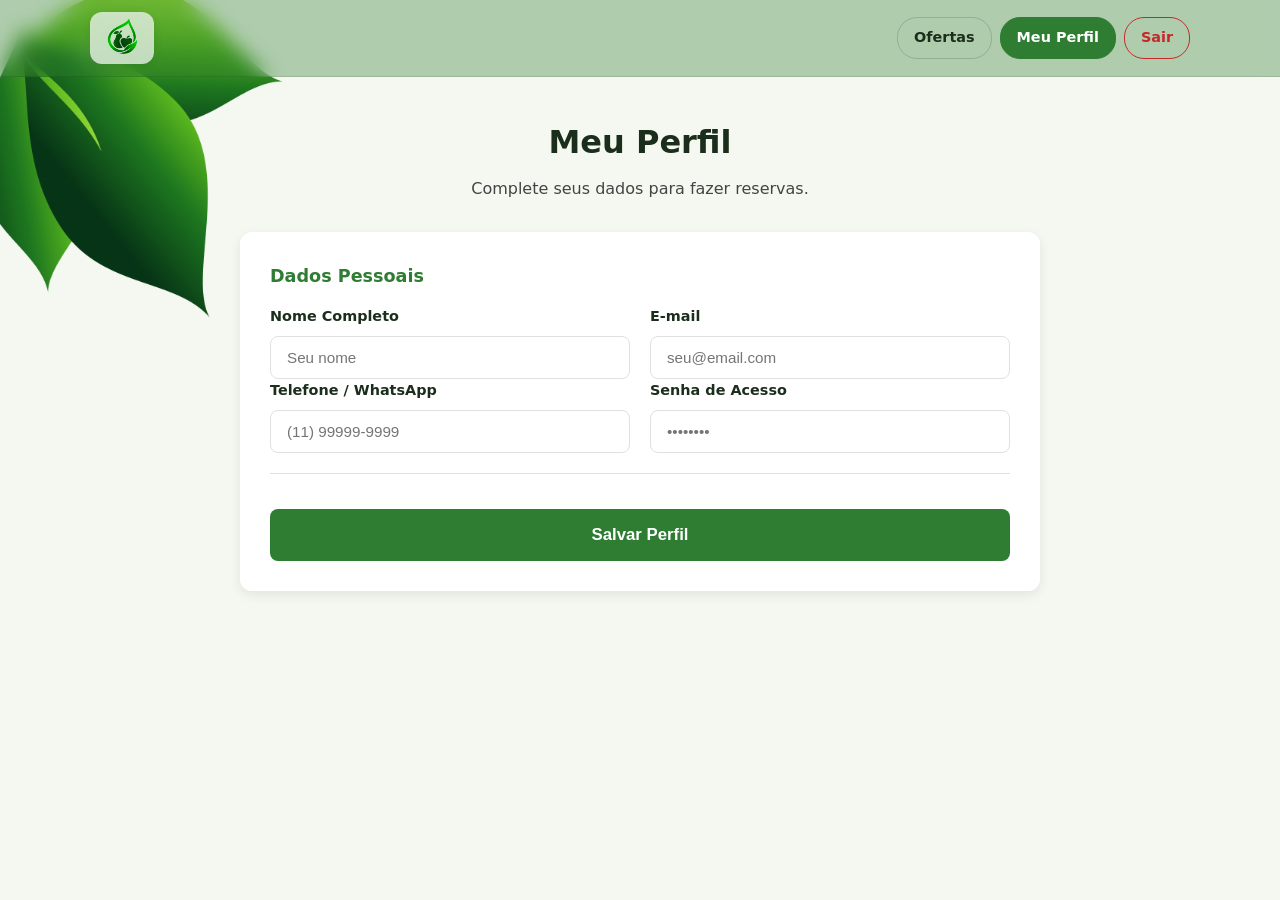
==== cadastro-usuario.html @ 198b07d8 "teste de telas" ====
<!DOCTYPE html>
<html lang="pt-BR">
<head>
  <meta charset="UTF-8" />
  <meta name="viewport" content="width=device-width, initial-scale=1.0" />
  <title>Meu Perfil — FeiraCircular</title>
  <link rel="stylesheet" href="CSS/cadastro-usuario.css" />
</head>
<body>

  <!-- HEADER DINÂMICO (O JS vai injetar os botões certos aqui dentro) -->
  <header class="header">
    <div class="container header__inner">
      <a href="inicio.html" class="logo">
        <img src="IMG/LogoSemFundo.png" alt="Logo" class="logo-img">
      </a>
      <nav class="nav" id="menu-dinamico">
        <!-- O JS vai preencher os links baseados no tipo de usuário -->
      </nav>
    </div>
  </header>

  <main class="container main">
    <div class="page-header">
      <h1>Meu Perfil</h1>
      <p id="subtitulo-perfil">Complete seus dados para continuar.</p>
    </div>

    <div class="form-container">
      <form id="form-usuario">
        
        <!-- Dados Básicos (Todos preenchem) -->
        <div class="form-section">
          <h2>Dados Pessoais</h2>
          <div class="form-row">
            <label>
              Nome Completo
              <input type="text" name="nome" required placeholder="Seu nome" />
            </label>
            <label>
              E-mail
              <input type="email" name="email" required placeholder="seu@email.com" />
            </label>
          </div>
          <div class="form-row">
            <label>
              Telefone / WhatsApp
              <input type="tel" name="telefone" required placeholder="(11) 99999-9999" />
            </label>
            <label>
              Senha de Acesso
              <input type="password" name="senha" required placeholder="••••••••" />
            </label>
          </div>
        </div>

        <!-- Campos Exclusivos do FEIRANTE (Escondidos por padrão) -->
        <div class="form-section" id="secao-feirante" style="display: none;">
          <h2>Dados da Barraca</h2>
          <div class="form-row">
            <label>
              Nome da Barraca
              <input type="text" name="nomeBarraca" placeholder="Ex.: Barraca do Zé" />
            </label>
            <label>
              Feira onde trabalha
              <input type="text" name="localFeira" placeholder="Ex.: Feira da Vila Mariana" />
            </label>
          </div>
        </div>

        <!-- Campos Exclusivos da ONG (Escondidos por padrão) -->
        <div class="form-section" id="secao-ong" style="display: none;">
          <h2>Dados da Organização</h2>
          <div class="form-row">
            <label>
              CNPJ
              <input type="text" name="cnpj" placeholder="00.000.000/0000-00" />
            </label>
            <label>
              Área de Atuação
              <input type="text" name="atuacao" placeholder="Ex.: Combate à fome" />
            </label>
          </div>
        </div>

        <button type="submit" class="btn btn--primary">Salvar Perfil</button>
      </form>
    </div>
  </main>

  <script src="JS/cadastro-usuario.js"></script>
</body>
</html>
---- CSS/cadastro-usuario.css ----
/* =========================================
   VARIÁVEIS E RESET
   ========================================= */
:root {
  --verde: #2e7d32;
  --verde-claro: #66bb6a;
  --creme: #f4f8f0;
  --escuro: #1b2e1c;
  --texto: #333;
  --cinza: #e0e0e0;
  --sombra: 0 4px 12px rgba(0,0,0,.08);
}

* { box-sizing: border-box; margin: 0; padding: 0; }

/* =========================================
   FUNDO E HEADER
   ========================================= */
body {
  font-family: system-ui, -apple-system, sans-serif;
  color: var(--texto);
  line-height: 1.6;
  min-height: 100vh;
  background-color: var(--creme);
  background-image: url('../IMG/TresFolhas.png');
  background-size: 380px; 
  background-position: -80px -50px; 
  background-repeat: no-repeat;
  background-attachment: fixed;
  background-blend-mode: multiply; 
}

.container { width: min(1100px, 92%); margin-inline: auto; }

.header { 
  background: rgba(46, 125, 50, 0.35); 
  backdrop-filter: blur(10px); 
  -webkit-backdrop-filter: blur(10px);
  color: var(--escuro); 
  position: sticky; top: 0; z-index: 10; 
  border-bottom: 1px solid rgba(0, 0, 0, 0.1);
}
.header__inner { display: flex; align-items: center; justify-content: space-between; padding: 12px 0; flex-wrap: wrap; gap: 10px; }

.logo { 
  display: flex; align-items: center; text-decoration: none; 
  background: rgba(255, 255, 255, 0.7); padding: 6px 12px;
  border-radius: 12px; backdrop-filter: blur(5px); box-shadow: 0 2px 8px rgba(0,0,0,0.1);
}
.logo-img { height: 40px; width: auto; display: block; }

.nav { display: flex; gap: 8px; flex-wrap: wrap; }
.nav__btn { 
  background: transparent; border: 1px solid rgba(0,0,0,.15); color: var(--escuro); 
  padding: 8px 16px; border-radius: 20px; cursor: pointer; font-size: .9rem; 
  text-decoration: none; transition: all .2s ease; font-weight: 600;
}
.nav__btn:hover, .nav__btn.active { background: var(--verde); color: #fff; border-color: var(--verde); }

/* =========================================
   FORMULÁRIO
   ========================================= */
.main { padding: 40px 0 60px; }
.page-header { margin-bottom: 30px; text-align: center; }
.page-header h1 { color: var(--escuro); font-size: 2rem; margin-bottom: 8px; }
.page-header p { color: #444; max-width: 650px; margin: 0 auto; font-weight: 500; }

.form-container {
  background: rgba(255, 255, 255, 0.95);
  padding: 30px; border-radius: 12px; box-shadow: var(--sombra);
  max-width: 800px; margin: 0 auto; backdrop-filter: blur(5px);
}

.form-section { margin-bottom: 25px; padding-bottom: 20px; border-bottom: 1px solid var(--cinza); }
.form-section:last-of-type { border-bottom: none; margin-bottom: 10px; }
.form-section h2 { font-size: 1.1rem; color: var(--verde); margin-bottom: 15px; }

.form-row { display: grid; grid-template-columns: 1fr 1fr; gap: 20px; }
.form-row label { display: flex; flex-direction: column; font-size: .9rem; font-weight: 600; color: var(--escuro); gap: 8px; }
.form-row input { 
  padding: 12px 16px; border: 1px solid var(--cinza); border-radius: 8px; 
  font-size: .95rem; font-weight: 400; outline: none; transition: border .2s; background: #fff;
}
.form-row input:focus { border-color: var(--verde-claro); box-shadow: 0 0 0 3px rgba(102, 187, 106, 0.2); }

.btn { border: none; padding: 16px 22px; border-radius: 8px; font-size: 1.05rem; font-weight: 700; cursor: pointer; width: 100%; margin-top: 10px; }
.btn--primary { background: var(--verde); color: #fff; transition: background .2s; }
.btn--primary:hover { background: #256428; }

@media (max-width: 600px) { .form-row { grid-template-columns: 1fr; } }
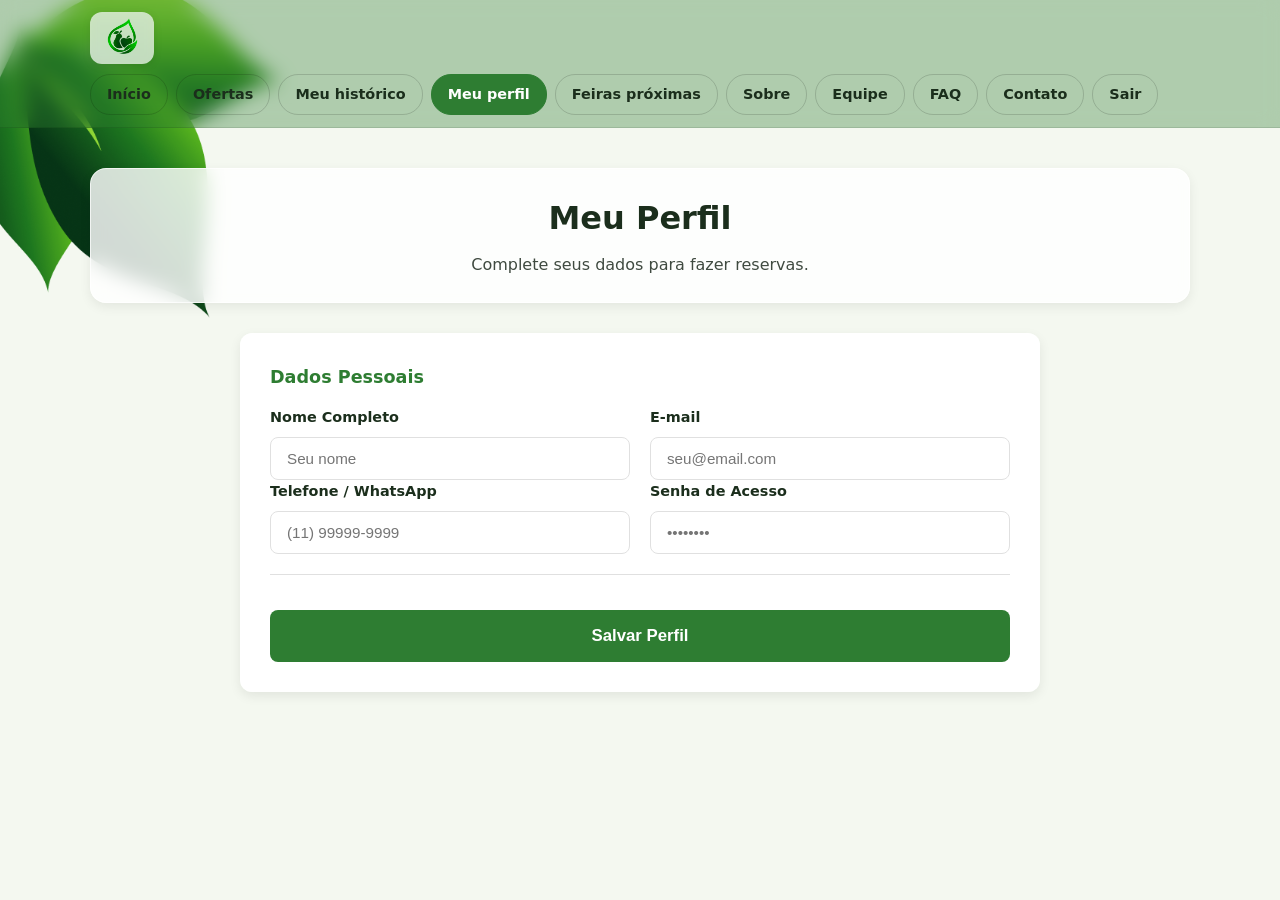
==== commit 4e9698de: "Complete FeiraCircular panels and navigation Co-authored-by: Copilot <223556219+Copilot@users.norepl" ====
--- a/cadastro-usuario.html
+++ b/cadastro-usuario.html
@@ -5,6 +5,8 @@
   <meta name="viewport" content="width=device-width, initial-scale=1.0" />
   <title>Meu Perfil — FeiraCircular</title>
   <link rel="stylesheet" href="CSS/cadastro-usuario.css" />
+  <link rel="stylesheet" href="CSS/navegacao.css" />
+  <link rel="manifest" href="manifest.json" />
 </head>
 <body>
 
@@ -14,6 +16,9 @@
       <a href="inicio.html" class="logo">
         <img src="IMG/LogoSemFundo.png" alt="Logo" class="logo-img">
       </a>
+      <button class="menu-hamburger" type="button" data-menu-toggle aria-controls="menu-dinamico" aria-expanded="false" aria-label="Abrir menu">
+        <span aria-hidden="true">☰</span>
+      </button>
       <nav class="nav" id="menu-dinamico">
         <!-- O JS vai preencher os links baseados no tipo de usuário -->
       </nav>
@@ -89,6 +94,7 @@
     </div>
   </main>
 
+  <script src="JS/auth.js"></script>
   <script src="JS/cadastro-usuario.js"></script>
 </body>
 </html>
--- a/CSS/navegacao.css
+++ b/CSS/navegacao.css
@@ -0,0 +1,86 @@
+.header__inner {
+  position: relative;
+}
+
+.menu-hamburger {
+  display: none;
+  align-items: center;
+  justify-content: center;
+  width: 44px;
+  height: 44px;
+  border: 1px solid rgba(27, 46, 28, 0.25);
+  border-radius: 10px;
+  background: rgba(255, 255, 255, 0.85);
+  color: #1b2e1c;
+  font: inherit;
+  font-size: 1.5rem;
+  cursor: pointer;
+}
+
+.menu-hamburger:focus-visible,
+.nav__btn:focus-visible {
+  outline: 3px solid #ef6c00;
+  outline-offset: 3px;
+}
+
+.page-header {
+  padding: 24px 30px;
+  border: 1px solid rgba(255, 255, 255, 0.7);
+  border-radius: 16px;
+  background: rgba(255, 255, 255, 0.82);
+  box-shadow: 0 4px 12px rgba(0, 0, 0, 0.07);
+  backdrop-filter: blur(10px);
+  -webkit-backdrop-filter: blur(10px);
+}
+
+.page-header h1 {
+  color: #1b2e1c;
+  font-weight: 800;
+}
+
+.page-header p {
+  color: #3f4a40;
+  font-weight: 500;
+}
+
+@media (max-width: 768px) {
+  .header__inner {
+    flex-direction: row;
+    justify-content: space-between;
+    align-items: center;
+  }
+
+  .menu-hamburger {
+    display: inline-flex;
+  }
+
+  .nav {
+    display: none;
+    position: absolute;
+    top: 100%;
+    left: 0;
+    z-index: 20;
+    width: 100%;
+    max-height: calc(100vh - 80px);
+    overflow-y: auto;
+    flex-direction: column;
+    align-items: stretch;
+    padding: 14px;
+    border: 1px solid rgba(27, 46, 28, 0.12);
+    border-radius: 0 0 14px 14px;
+    background: rgba(255, 255, 255, 0.98);
+    box-shadow: 0 10px 24px rgba(0, 0, 0, 0.14);
+  }
+
+  .nav.nav-ativa {
+    display: flex;
+  }
+
+  .nav__btn {
+    text-align: center;
+  }
+
+  .page-header {
+    padding: 20px;
+  }
+}
